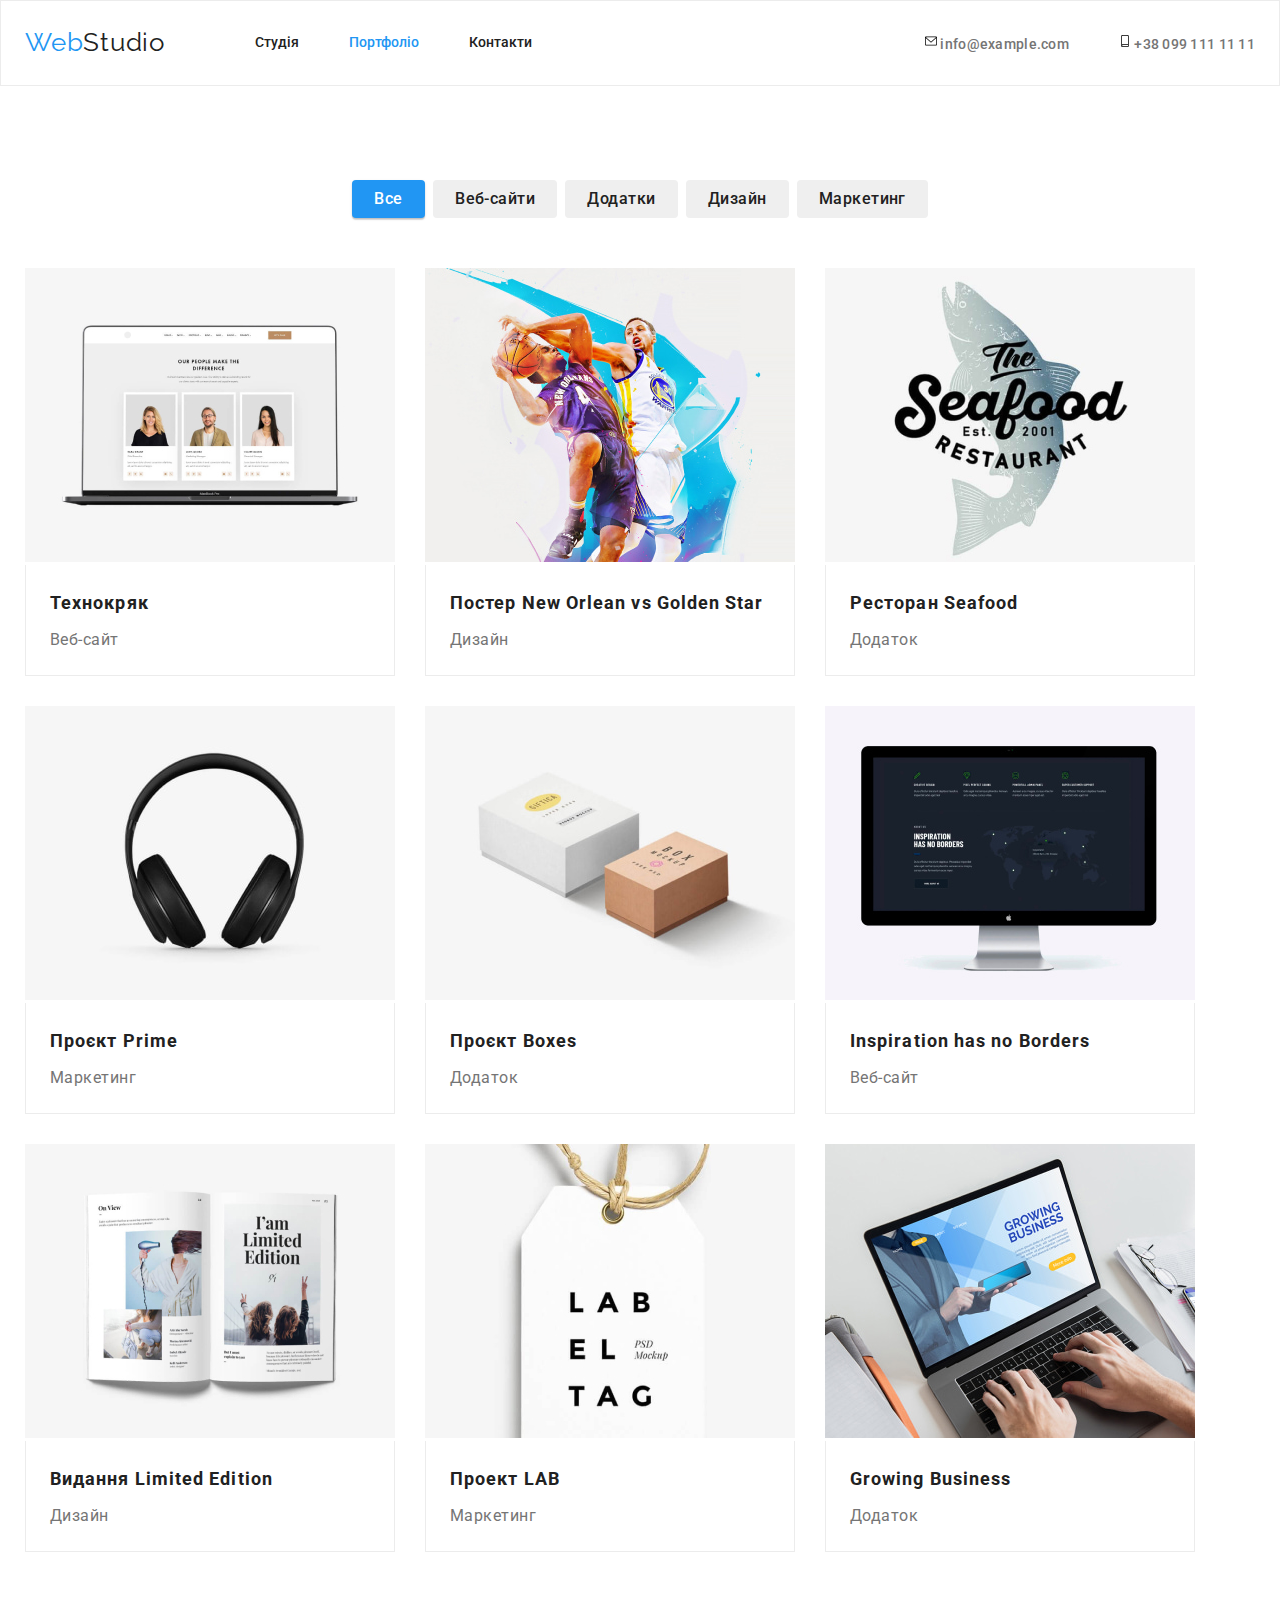
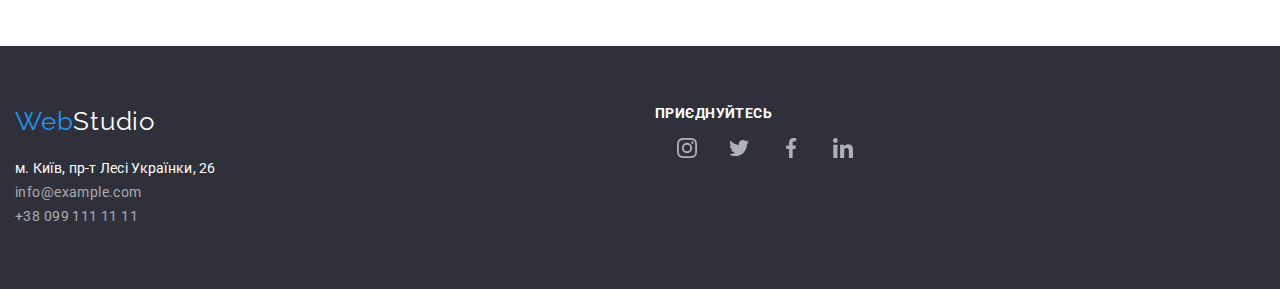
==== portfolio.html @ 5c22349d "home-work" ====
<!DOCTYPE html>
<html lang="uk">
  <head>
    <meta charset="UTF-8" />
    <meta http-equiv="X-UA-Compatible" content="IE=edge" />
    <meta name="viewport" content="width=device-width, initial-scale=1.0" />
    <title>Document</title>
    <link rel="preconnect" href="https://fonts.googleapis.com" />
    <link rel="preconnect" href="https://fonts.gstatic.com" crossorigin />
    <link
      href="https://fonts.googleapis.com/css2?family=Raleway:ital,wght@1,700&family=Roboto:wght@400;500;700;900&display=swap"
      rel="stylesheet"
    />
    <link rel="stylesheet" href="./css/styles.css" />
    <link
      rel="stylesheet"
      href="node_modules/modern-normalize/modern-normalize.css"
    />
  </head>
  <body class="page">
    <header class="header">
      <div class="container head">
        <a class="logo" href="./index.html"
          ><span class="logo-web">Web</span>Studio</a
        >
        <nav>
          <ul class="site-nav">
            <li class="link">
              <a class="links" href="./index.html">Студія</a>
            </li>
            <li class="link">
              <a class="links current" href="./portfolio.html">Портфоліо</a>
            </li>
            <li class="link"><a class="links" href="">Контакти</a></li>
          </ul>
        </nav>

        <ul class="header-contacts">
          <li class="item contacts">
            <svg class="icon" width="12" height="16">
              <use href="./images/symbol-defs.svg#icon-envelope"></use>
            </svg>
            <a class="contacts" href="mailto:info@example.com"
              >info@example.com</a
            >
          </li>
          <li class="item contacts">
            <svg class="icon" width="12" height="16">
              <use href="./images/symbol-defs.svg#icon-smartphone"></use>
            </svg>
            <a class="contacts" href="tel:+380991111111">+38 099 111 11 11</a>
          </li>
        </ul>
      </div>
    </header>

    <main>
      <section class="section">
        <div class="container">
          <h1 hidden>Портфоліо</h1>
          <ul class="buttons">
            <li class="buttons-link">
              <button class="button-portfolio current" type="button">
                Все
              </button>
            </li>
            <li class="buttons-link">
              <button class="button-portfolio" type="button">Веб-сайти</button>
            </li>
            <li class="buttons-link">
              <button class="button-portfolio" type="button">Додатки</button>
            </li>
            <li class="buttons-link">
              <button class="button-portfolio" type="button">Дизайн</button>
            </li>
            <li class="buttons-link">
              <button class="button-portfolio" type="button">Маркетинг</button>
            </li>
          </ul>

          <ul class="flex">
            <li class="item">
              <a class="list-of-works" href=""
                ><img
                  src="./images/imgp1.jpg"
                  alt="технокряк"
                  width="370"
                  height="294"
                />
                <div class="work-names">
                  <h2 class="name">Технокряк</h2>
                  <p class="type">Веб-сайт</p>
                </div>
              </a>
            </li>
            <li class="item">
              <a class="list-of-works" href=""
                ><img
                  src="./images/imgp2.jpg"
                  alt="Постер New Orlean vs Golden Star"
                  width="370"
                  height="294"
                />
                <div class="work-names">
                  <h2 class="name">Постер New Orlean vs Golden Star</h2>
                  <p class="type">Дизайн</p>
                </div>
              </a>
            </li>
            <li class="item">
              <a class="list-of-works" href=""
                ><img
                  src="./images/imgp3.jpg"
                  alt="Ресторан Seafood"
                  width="370"
                  height="294"
                />
                <div class="work-names">
                  <h2 class="name">Ресторан Seafood</h2>
                  <p class="type">Додаток</p>
                </div>
              </a>
            </li>
            <li class="item">
              <a class="list-of-works" href=""
                ><img
                  src="./images/imgp4.jpg"
                  alt="Проєкт Prime"
                  width="370"
                  height="294"
                />
                <div class="work-names">
                  <h2 class="name">Проєкт Prime</h2>
                  <p class="type">Маркетинг</p>
                </div>
              </a>
            </li>
            <li class="item">
              <a class="list-of-works" href=""
                ><img
                  src="./images/imgp5.jpg"
                  alt="Проєкт Boxesг"
                  width="370"
                  height="294"
                />
                <div class="work-names">
                  <h2 class="name">Проєкт Boxes</h2>
                  <p class="type">Додаток</p>
                </div>
              </a>
            </li>
            <li class="item">
              <a class="list-of-works" href=""
                ><img
                  src="./images/imgp6.jpg"
                  alt="Inspiration has no Borders"
                  width="370"
                  height="294"
                />
                <div class="work-names">
                  <h2 class="name" lang="en">Inspiration has no Borders</h2>
                  <p class="type">Веб-сайт</p>
                </div>
              </a>
            </li>
            <li class="item margin">
              <a class="list-of-works" href=""
                ><img
                  src="./images/imgp7.jpg"
                  alt="Видання Limited Edition"
                  width="370"
                  height="294"
                />
                <div class="work-names">
                  <h2 class="name">Видання Limited Edition</h2>
                  <p class="type">Дизайн</p>
                </div>
              </a>
            </li>
            <li class="item margin">
              <a class="list-of-works" href="">
                <img
                  src="./images/imgp8.jpg"
                  alt="Проект LAB"
                  width="370"
                  height="294"
                />
                <div class="work-names">
                  <h2 class="name">Проект LAB</h2>
                  <p class="type">Маркетинг</p>
                </div>
              </a>
            </li>
            <li class="item margin">
              <a class="list-of-works" href=""
                ><img
                  src="./images/imgp9.jpg"
                  alt="Growing Business"
                  width="370"
                  height="294"
                />
                <div class="work-names">
                  <h2 class="name" lang="en">Growing Business</h2>
                  <p class="type">Додаток</p>
                </div>
              </a>
            </li>
          </ul>
        </div>
      </section>
    </main>

    <footer class="footers">
      <div class="container">
        <a class="logo-down" href="./index.html"
          ><span class="logo-web-down">Web</span
          ><span class="logo-footer">Studio</span>
        </a>
        <address class="adress-footer">
          <ul>
            <li>
              <a
                class="contacts footer"
                href="https://www.google.com/maps/place/%D0%B1%D1%83%D0%BB.+%D0%9B%D0%B5%D1%81%D0%B8+%D0%A3%D0%BA%D1%80%D0%B0%D0%B8%D0%BD%D0%BA%D0%B8,+26,+%D0%9A%D0%B8%D0%B5%D0%B2,+%D0%A3%D0%BA%D1%80%D0%B0%D0%B8%D0%BD%D0%B0,+02000/@50.4265807,30.5361918,17z/data=!4m13!1m7!3m6!1s0x40d4cf0e033ecbe9:0x57a4dffefec77da0!2z0LHRg9C7LiDQm9C10YHQuCDQo9C60YDQsNC40L3QutC4LCAyNiwg0JrQuNC10LIsINCj0LrRgNCw0LjQvdCwLCAwMjAwMA!3b1!8m2!3d50.4265807!4d30.5383858!3m4!1s0x40d4cf0e033ecbe9:0x57a4dffefec77da0!8m2!3d50.4265807!4d30.5383858?hl=RU "
                >м. Київ, пр-т Лесі Українки, 26</a
              >
            </li>
            <li>
              <a class="contacts footer grey" href="mailto:info@example.com"
                >info@example.com</a
              >
            </li>
            <li>
              <a class="contacts footer grey number" href="tel:+380991111111"
                >+38 099 111 11 11</a
              >
            </li>
          </ul>
        </address>
      </div>
      <div class="container" >
        <h3 class="join" >ПРИЄДНУЙТЕСЬ</h3>
        <ul class="webs">
                  <li class="soc"> <svg class="social" width="20" height="20">
                    <use href="./images/symbol-defs.svg#icon-instagram"></use>
                  </svg></li>
                  <li class="soc"> <svg class="social" width="20" height="20">
                    <use href="./images/symbol-defs.svg#icon-twitter"></use>
                  </svg></li>
                  <li class="soc"><svg class="social" width="20" height="20">
                    <use href="./images/symbol-defs.svg#icon-facebook"></use>
                  </svg></li>
                  <li class="soc"><svg class="social" width="20" height="20">
                    <use href="./images/symbol-defs.svg#icon-linkedin"></use>
                  </svg></li>
          </ul>

      </div>
    </footer>
    </footer>
  </body>
</html>
---- css/styles.css ----
:root {
  --primary-text-color: #212121;
  --accents: #2196f3;
  --hero-and-footer-color: #ffffff;
  --contacts-color: #757575;
}

.page {
  color: var(--primary-text-color);
  font-family: Roboto, sans-serif;
  font-size: 14px;
  text-decoration: none;
  text-decoration-line: none;
  margin: 0;
}

.container {
  margin-left: auto;
  margin-right: auto;
  width: 1230px;
  padding-left: 15px;
  padding-right: 15px;
}

a {
  text-decoration: none;
  text-decoration-line: none;
}

ul {
  list-style: none;
  margin: 0;
  padding: 0;
}

.header {
  border: 1px solid #ececec;
}

.head {
  display: flex;
  align-items: center;
}
.logo,
.logo-down {
  color: var(--primary-text-color);
  font-family: "Raleway", sans-serif;
  font-size: 26px;
  line-height: 1.2;
  letter-spacing: 0.03em;
  margin-right: 90px;
  font-style: normal;
}

.logo-web,
.logo-web-down {
  color: var(--accents);
  font-style: normal;
}

.site-nav {
  display: flex;
}

.site-nav .links {
  color: var(--primary-text-color);
  font-weight: 500;
  font-size: 14px;
  line-height: 1.14;
  padding-top: 32px;
  padding-bottom: 32px;
  display: block;
}

.link {
  margin-right: 50px;
}

.link:last-child {
  margin-right: 50px;
}

.site-nav .links:hover,
.site-nav .links:focus,
.site-nav .links:active,
.site-nav .links.current {
  color: var(--accents);
}

.header-contacts {
  display: flex;
  margin-left: auto;
}

.header-contacts .item + .item {
  margin-left: 50px;
}

.contacts {
  padding: 32px 0px;
}

.icon:focus,
.icon:hover {
  fill: var(--accents);
}

.antenna {
  background-color: #f5f4fa;
  margin-bottom: 30px;
  padding: 0;
}
.icon-description {
  display: block;
  background-position: center;
  padding: 25px 105px;
}

h1,
h2,
h3,
h4,
h5,
p {
  margin: 0;
  padding: 0;
}

.section {
  padding: 94px 0px;
}

.section.padding {
  padding-bottom: 0px;
}

.section-title {
  color: var(--primary-text-color);
}

.section.team {
  padding-top: 94px;
  background: #f5f4fa;
}

.hero {
  color: var(--hero-and-footer-color);
  font-weight: 900;
  font-size: 44px;
  line-height: 1.4;
  text-align: center;
  margin-top: 0px;
  margin-bottom: 30px;
  font-style: normal;
}

.hero-section {
  background-color: #2f303a;
  text-align: center;
  padding: 200px 0px;
  background-image: linear-gradient(
      to right,
      rgba(47, 48, 58, 0.4),
      rgba(47, 48, 58, 0.4)
    ),
    url("../images/background.jpg");
  max-width: 1600px;
  background-repeat: no-repeat;
  background-size: cover;
  background-position: center;
}

.button {
  color: var(--hero-and-footer-color);
  background-color: var(--accents);
  cursor: pointer;
  font-family: inherit;
  font-weight: 700;
  font-size: 16px;
  line-height: 1.88;
  align-items: center;
  text-align: center;
  letter-spacing: 0.06em;
  border-radius: 4px;
  padding: 10px 32px;
  text-align: center;
}

.button:hover {
  background-color: #188ceb;
}

.container.offers {
  display: flex;
}

.off,
.work,
.team,
.clients {
  display: flex;
}

.work .item + .item {
  margin-left: 30px;
}

.team .items + .items {
  margin-left: 30px;
}

.off .item + .item {
  margin-left: 30px;
}

.clients .item + .item {
  margin-left: 30px;
}

.offers {
  font-weight: 700;
  font-size: 14px;
  line-height: 1.14;
  padding-bottom: 10px;
}
.offers-view {
  font-weight: 400;
  font-size: 14px;
  line-height: 1.7;
  color: var(--contacts-color);
}

.section-title {
  font-weight: 700;
  font-size: 36px;
  line-height: 1.2;
  text-align: center;
  letter-spacing: 0.03em;
  margin-bottom: 50px;
}

.team-member {
  font-weight: 500;
  font-size: 16px;
  line-height: 1.2;
  padding-bottom: 10px;
}

.profession {
  font-weight: 400;
  font-size: 16px;
  line-height: 1.2;
  color: var(--contacts-color);
}

.team-title {
  padding: 30px;
  text-align: center;
}

.items {
  background: #ffffff;
  border-radius: 4px;
  box-shadow: 0px 2px 1px rgba(0, 0, 0, 0.2), 0px 1px 1px rgba(0, 0, 0, 0.14),
    0px 1px 3px rgba(0, 0, 0, 0.12);
}

.webs {
  display: flex;
}
.webs .soc + .soc {
  margin-left: 10px;
}

.soc {
  fill: #afb1b8;
  padding-left: 22px;
  padding-top: 16px;
}

.soc:last-child {
  padding-right: 0;
}

.social:hover,
.social:focus {
  border-radius: 100%;
  background-color: var(--accents);
  border: none;
  fill: #ffffff;
  background-size: contain;
}

.clients-icon {
  border: 1px solid #afb1b8;
}

.clients-icon:focus,
.clients-icon:hover {
  border: 1px solid var(--accents);
}

.buttons {
  display: flex;
  align-items: center;
  justify-content: center;
  margin-bottom: 50px;
}

.button-portfolio {
  color: var(--primary-text-color);
  background-color: F5F4FA;
  cursor: pointer;
  font-family: inherit;
  font-weight: 500;
  font-size: 16px;
  line-height: 1.62;
  text-align: center;
  letter-spacing: 0.03em;
  border-radius: 4px;
  padding: 6px 22px;
  display: inline-block;
  min-width: 73px;
  text-align: center;
  border: none;
}

.buttons-link {
  margin-right: 8px;
}

.buttons-link:last-child {
  margin-right: 0px;
}

.button-portfolio:hover,
.button-portfolio:focus,
.button-portfolio.current {
  color: var(--hero-and-footer-color);
  background-color: var(--accents);
  box-shadow: 0px 2px 1px rgba(0, 0, 0, 0.12), 0px 1px 1px rgba(0, 0, 0, 0.08),
    0px 1px 3px rgba(0, 0, 0, 0.1);
}

.flex {
  display: flex;
  flex-wrap: wrap;
  align-items: center;
}

.flex .item {
  margin-right: 30px;
  margin-bottom: 30px;
}

.flex .item:nth-child(3n) {
  margin-right: 0px;
}

.item.margin {
  margin-bottom: 0px;
}

.name {
  font-weight: 700;
  font-size: 18px;
  line-height: 2;
  letter-spacing: 0.06em;
  color: var(--primary-text-color);
  text-decoration: none;
  text-decoration-line: none;
  padding-bottom: 4px;
}

.work-names {
  padding: 20px 24px;
  border: 1px solid #ececec;
  border-top: none;
  display: block;
}

.type {
  font-weight: 400;
  font-size: 16px;
  line-height: 1.88;
  letter-spacing: 0.03em;
  color: var(--contacts-color);
  padding: 0;
  margin: 0;
}

.footers {
  background: #2f303a;
  padding: 60px 0;
  display: flex;
}

.logo-footer {
  color: var(--hero-and-footer-color);
}

.logo-down {
  margin-bottom: 20px;
}

.contacts {
  color: var(--primary-text-color);
  font-weight: 500;
  font-size: 14px;
  line-height: 1.14;
  letter-spacing: 0.02em;
  color: var(--contacts-color);
}

.contacts:hover,
.contacts:focus {
  color: var(--accents);
}

.contacts.footer {
  color: var(--hero-and-footer-color);
  font-style: normal;
  font-weight: 400;
  font-size: 14px;
  line-height: 1.7;
  padding: 0px;
  margin-bottom: 9px;
}

.contacts.footer:hover,
.contacts.footer:focus {
  color: var(--accents);
}

.contacts.footer.grey {
  font-weight: 400;
  font-size: 14px;
  line-height: 1.7;
  letter-spacing: 0.03em;
  color: rgba(255, 255, 255, 0.6);
}

.adress-footer {
  font-style: normal;
  margin-top: 20px;
}

.contacts.footer.grey:hover,
.contacts.footer.grey:focus {
  color: var(--accents);
}

.join {
  font-family: Roboto;
  font-style: normal;
  font-size: 14px;
  line-height: 1.14;
  letter-spacing: 0.03em;
  color: #ffffff;
}
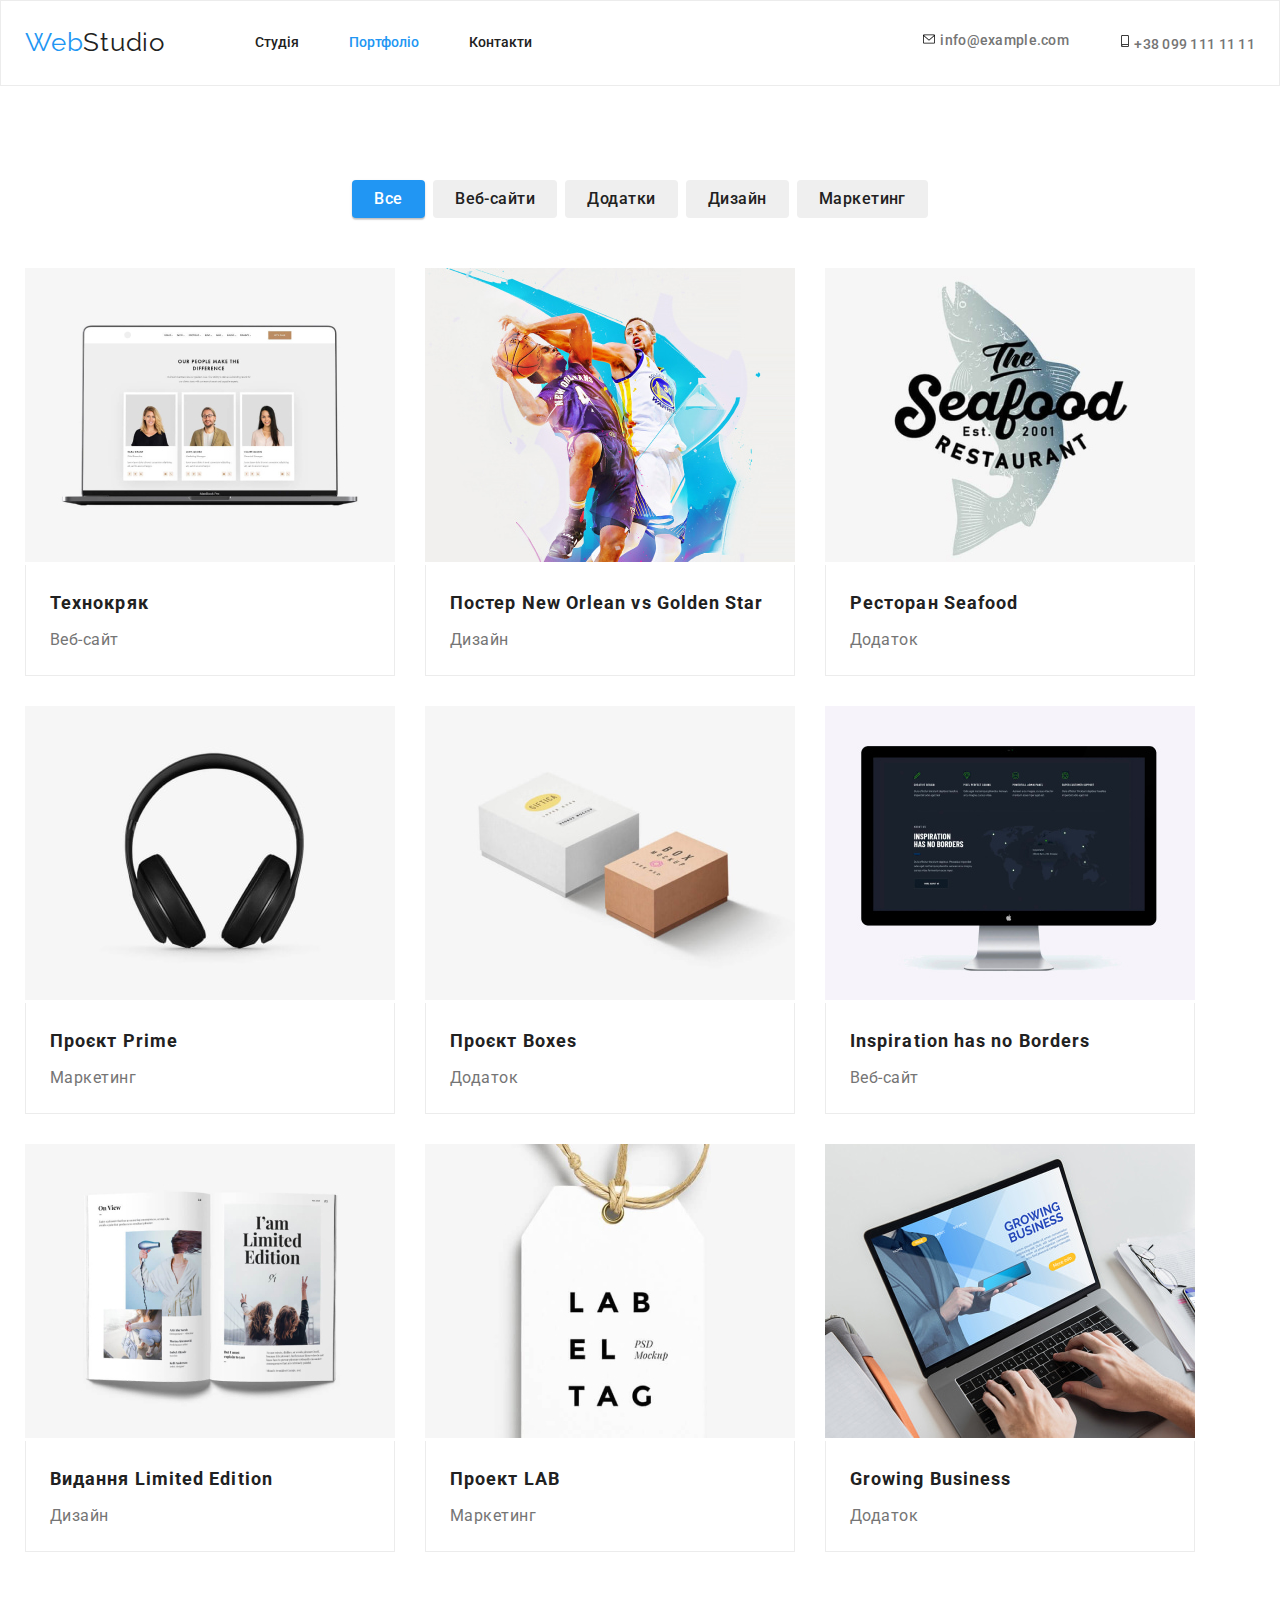
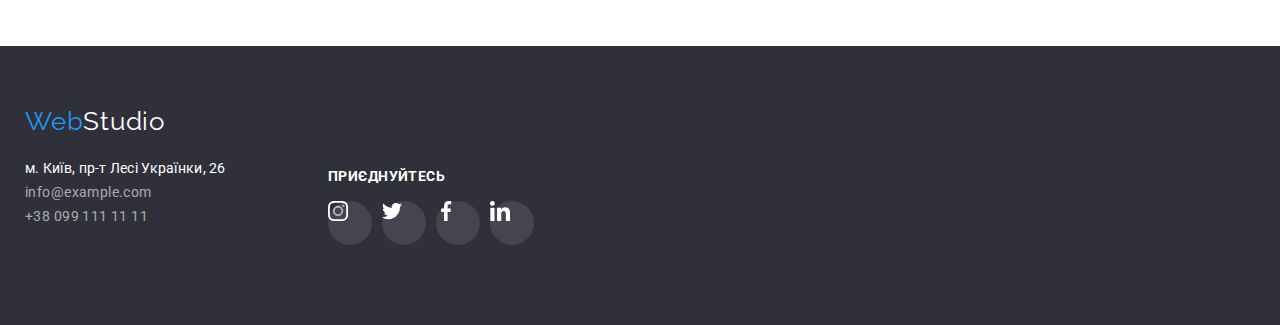
==== commit a24c8099: "update" ====
--- a/portfolio.html
+++ b/portfolio.html
@@ -37,18 +37,20 @@
 
         <ul class="header-contacts">
           <li class="item contacts">
-            <svg class="icon" width="12" height="16">
-              <use href="./images/symbol-defs.svg#icon-envelope"></use>
-            </svg>
-            <a class="contacts" href="mailto:info@example.com"
-              >info@example.com</a
+            <a class="contacts" href="mailto:info@example.com">
+              <svg class="icon envelop" width="16" height="12">
+                <use href="./images/symbol-defs.svg#icon-envelope"></use>
+              </svg>
+              info@example.com</a
             >
           </li>
           <li class="item contacts">
-            <svg class="icon" width="12" height="16">
-              <use href="./images/symbol-defs.svg#icon-smartphone"></use>
-            </svg>
-            <a class="contacts" href="tel:+380991111111">+38 099 111 11 11</a>
+            <a class="contacts" href="tel:+380991111111">
+              <svg class="icon envelop" width="12" height="16">
+                <use href="./images/symbol-defs.svg#icon-smartphone"></use>
+              </svg>
+              +38 099 111 11 11</a
+            >
           </li>
         </ul>
       </div>
@@ -212,51 +214,67 @@
 
     <footer class="footers">
       <div class="container">
-        <a class="logo-down" href="./index.html"
-          ><span class="logo-web-down">Web</span
-          ><span class="logo-footer">Studio</span>
-        </a>
-        <address class="adress-footer">
-          <ul>
-            <li>
-              <a
-                class="contacts footer"
-                href="https://www.google.com/maps/place/%D0%B1%D1%83%D0%BB.+%D0%9B%D0%B5%D1%81%D0%B8+%D0%A3%D0%BA%D1%80%D0%B0%D0%B8%D0%BD%D0%BA%D0%B8,+26,+%D0%9A%D0%B8%D0%B5%D0%B2,+%D0%A3%D0%BA%D1%80%D0%B0%D0%B8%D0%BD%D0%B0,+02000/@50.4265807,30.5361918,17z/data=!4m13!1m7!3m6!1s0x40d4cf0e033ecbe9:0x57a4dffefec77da0!2z0LHRg9C7LiDQm9C10YHQuCDQo9C60YDQsNC40L3QutC4LCAyNiwg0JrQuNC10LIsINCj0LrRgNCw0LjQvdCwLCAwMjAwMA!3b1!8m2!3d50.4265807!4d30.5383858!3m4!1s0x40d4cf0e033ecbe9:0x57a4dffefec77da0!8m2!3d50.4265807!4d30.5383858?hl=RU "
-                >м. Київ, пр-т Лесі Українки, 26</a
-              >
-            </li>
-            <li>
-              <a class="contacts footer grey" href="mailto:info@example.com"
-                >info@example.com</a
-              >
-            </li>
-            <li>
-              <a class="contacts footer grey number" href="tel:+380991111111"
-                >+38 099 111 11 11</a
-              >
-            </li>
-          </ul>
-        </address>
+        <div class="blocks">
+          <a class="logo-down" href="./index.html"
+            ><span class="logo-web-down">Web</span
+            ><span class="logo-footer">Studio</span>
+          </a>
+          <address class="adress-footer">
+            <ul>
+              <li>
+                <a
+                  class="contacts footer"
+                  href="https://www.google.com/maps/place/%D0%B1%D1%83%D0%BB.+%D0%9B%D0%B5%D1%81%D0%B8+%D0%A3%D0%BA%D1%80%D0%B0%D0%B8%D0%BD%D0%BA%D0%B8,+26,+%D0%9A%D0%B8%D0%B5%D0%B2,+%D0%A3%D0%BA%D1%80%D0%B0%D0%B8%D0%BD%D0%B0,+02000/@50.4265807,30.5361918,17z/data=!4m13!1m7!3m6!1s0x40d4cf0e033ecbe9:0x57a4dffefec77da0!2z0LHRg9C7LiDQm9C10YHQuCDQo9C60YDQsNC40L3QutC4LCAyNiwg0JrQuNC10LIsINCj0LrRgNCw0LjQvdCwLCAwMjAwMA!3b1!8m2!3d50.4265807!4d30.5383858!3m4!1s0x40d4cf0e033ecbe9:0x57a4dffefec77da0!8m2!3d50.4265807!4d30.5383858?hl=RU "
+                  >м. Київ, пр-т Лесі Українки, 26</a
+                >
+              </li>
+              <li>
+                <a class="contacts footer grey" href="mailto:info@example.com"
+                  >info@example.com</a
+                >
+              </li>
+              <li>
+                <a class="contacts footer grey number" href="tel:+380991111111"
+                  >+38 099 111 11 11</a
+                >
+              </li>
+            </ul>
+          </address>
+        </div>
+        <div class="blocks joins">
+          <h3 class="join">ПРИЄДНУЙТЕСЬ</h3>
+          <ul class="webs">
+            <li class="soc">
+              <h4 class="social-webs">
+                <svg class="social" width="20" height="20">
+                  <use href="./images/symbol-defs.svg#icon-instagram"></use>
+                </svg>
+              </h4>
+            </li>
+            <li class="soc">
+              <h4 class="social-webs">
+                <svg class="social" width="20" height="20">
+                  <use href="./images/symbol-defs.svg#icon-twitter"></use>
+                </svg>
+              </h4>
+            </li>
+            <li class="soc">
+              <h4 class="social-webs">
+                <svg class="social" width="20" height="20">
+                  <use href="./images/symbol-defs.svg#icon-facebook"></use>
+                </svg>
+              </h4>
+            </li>
+            <li class="soc">
+              <h4 class="social-webs">
+                <svg class="social" width="20" height="20">
+                  <use href="./images/symbol-defs.svg#icon-linkedin"></use>
+                </svg>
+              </h4>
+            </li>
+          </ul>
+        </div>
       </div>
-      <div class="container" >
-        <h3 class="join" >ПРИЄДНУЙТЕСЬ</h3>
-        <ul class="webs">
-                  <li class="soc"> <svg class="social" width="20" height="20">
-                    <use href="./images/symbol-defs.svg#icon-instagram"></use>
-                  </svg></li>
-                  <li class="soc"> <svg class="social" width="20" height="20">
-                    <use href="./images/symbol-defs.svg#icon-twitter"></use>
-                  </svg></li>
-                  <li class="soc"><svg class="social" width="20" height="20">
-                    <use href="./images/symbol-defs.svg#icon-facebook"></use>
-                  </svg></li>
-                  <li class="soc"><svg class="social" width="20" height="20">
-                    <use href="./images/symbol-defs.svg#icon-linkedin"></use>
-                  </svg></li>
-          </ul>
-
-      </div>
-    </footer>
     </footer>
   </body>
 </html>
--- a/css/styles.css
+++ b/css/styles.css
@@ -100,20 +100,24 @@
   padding: 32px 0px;
 }
 
-.icon:focus,
-.icon:hover {
+.contacts:focus,
+.contacts:hover {
   fill: var(--accents);
+}
+
+.envelop {
+  align-items: center;
 }
 
 .antenna {
   background-color: #f5f4fa;
   margin-bottom: 30px;
   padding: 0;
+  width: 270px;
+  height: 120px;
 }
 .icon-description {
   display: block;
-  background-position: center;
-  padding: 25px 105px;
 }
 
 h1,
@@ -265,39 +269,45 @@
     0px 1px 3px rgba(0, 0, 0, 0.12);
 }
 
-.webs {
-  display: flex;
-}
-.webs .soc + .soc {
+.web {
+  display: flex;
+}
+.web .socc + .socc {
   margin-left: 10px;
-}
-
-.soc {
+  background-position: center;
+}
+
+.social-web {
+  width: 44px;
+  height: 44px;
+  background-color: rgba(255, 255, 255, 0.1);
+  border-radius: 50%;
+}
+
+.socc {
   fill: #afb1b8;
-  padding-left: 22px;
   padding-top: 16px;
-}
-
-.soc:last-child {
-  padding-right: 0;
-}
-
-.social:hover,
-.social:focus {
-  border-radius: 100%;
+  display: block;
+  align-items: center;
+}
+
+.social-web:hover,
+.social-web:focus {
+  border-radius: 50%;
   background-color: var(--accents);
   border: none;
   fill: #ffffff;
-  background-size: contain;
 }
 
 .clients-icon {
   border: 1px solid #afb1b8;
+  fill: #afb1b8;
 }
 
 .clients-icon:focus,
 .clients-icon:hover {
   border: 1px solid var(--accents);
+  fill: var(--accents);
 }
 
 .buttons {
@@ -377,6 +387,12 @@
   border: 1px solid #ececec;
   border-top: none;
   display: block;
+}
+
+.work-names:hover,
+.work-names:focus {
+  box-shadow: 1px 4px 6px rgba(0, 0, 0, 0.16), 0px 4px 4px rgba(0, 0, 0, 0.06),
+    1px 0px 1px rgba(0, 0, 0, 0.12);
 }
 
 .type {
@@ -393,6 +409,11 @@
   background: #2f303a;
   padding: 60px 0;
   display: flex;
+  align-items: center;
+}
+
+.blocks {
+  display: inline-block;
 }
 
 .logo-footer {
@@ -450,6 +471,11 @@
   color: var(--accents);
 }
 
+.joins {
+  margin-left: 70px;
+  padding-bottom: 20px;
+}
+
 .join {
   font-family: Roboto;
   font-style: normal;
@@ -458,3 +484,33 @@
   letter-spacing: 0.03em;
   color: #ffffff;
 }
+
+.webs {
+  display: flex;
+}
+.webs .soc + .soc {
+  margin-left: 10px;
+  background-position: center;
+}
+
+.social-webs {
+  width: 44px;
+  height: 44px;
+  background-color: rgba(255, 255, 255, 0.1);
+  border-radius: 50%;
+}
+
+.soc {
+  fill: #ffffff;
+  padding-top: 16px;
+  display: block;
+  align-items: center;
+}
+
+.social-webs:hover,
+.social-webs:focus {
+  border-radius: 50%;
+  background-color: var(--accents);
+  border: none;
+  fill: #ffffff;
+}
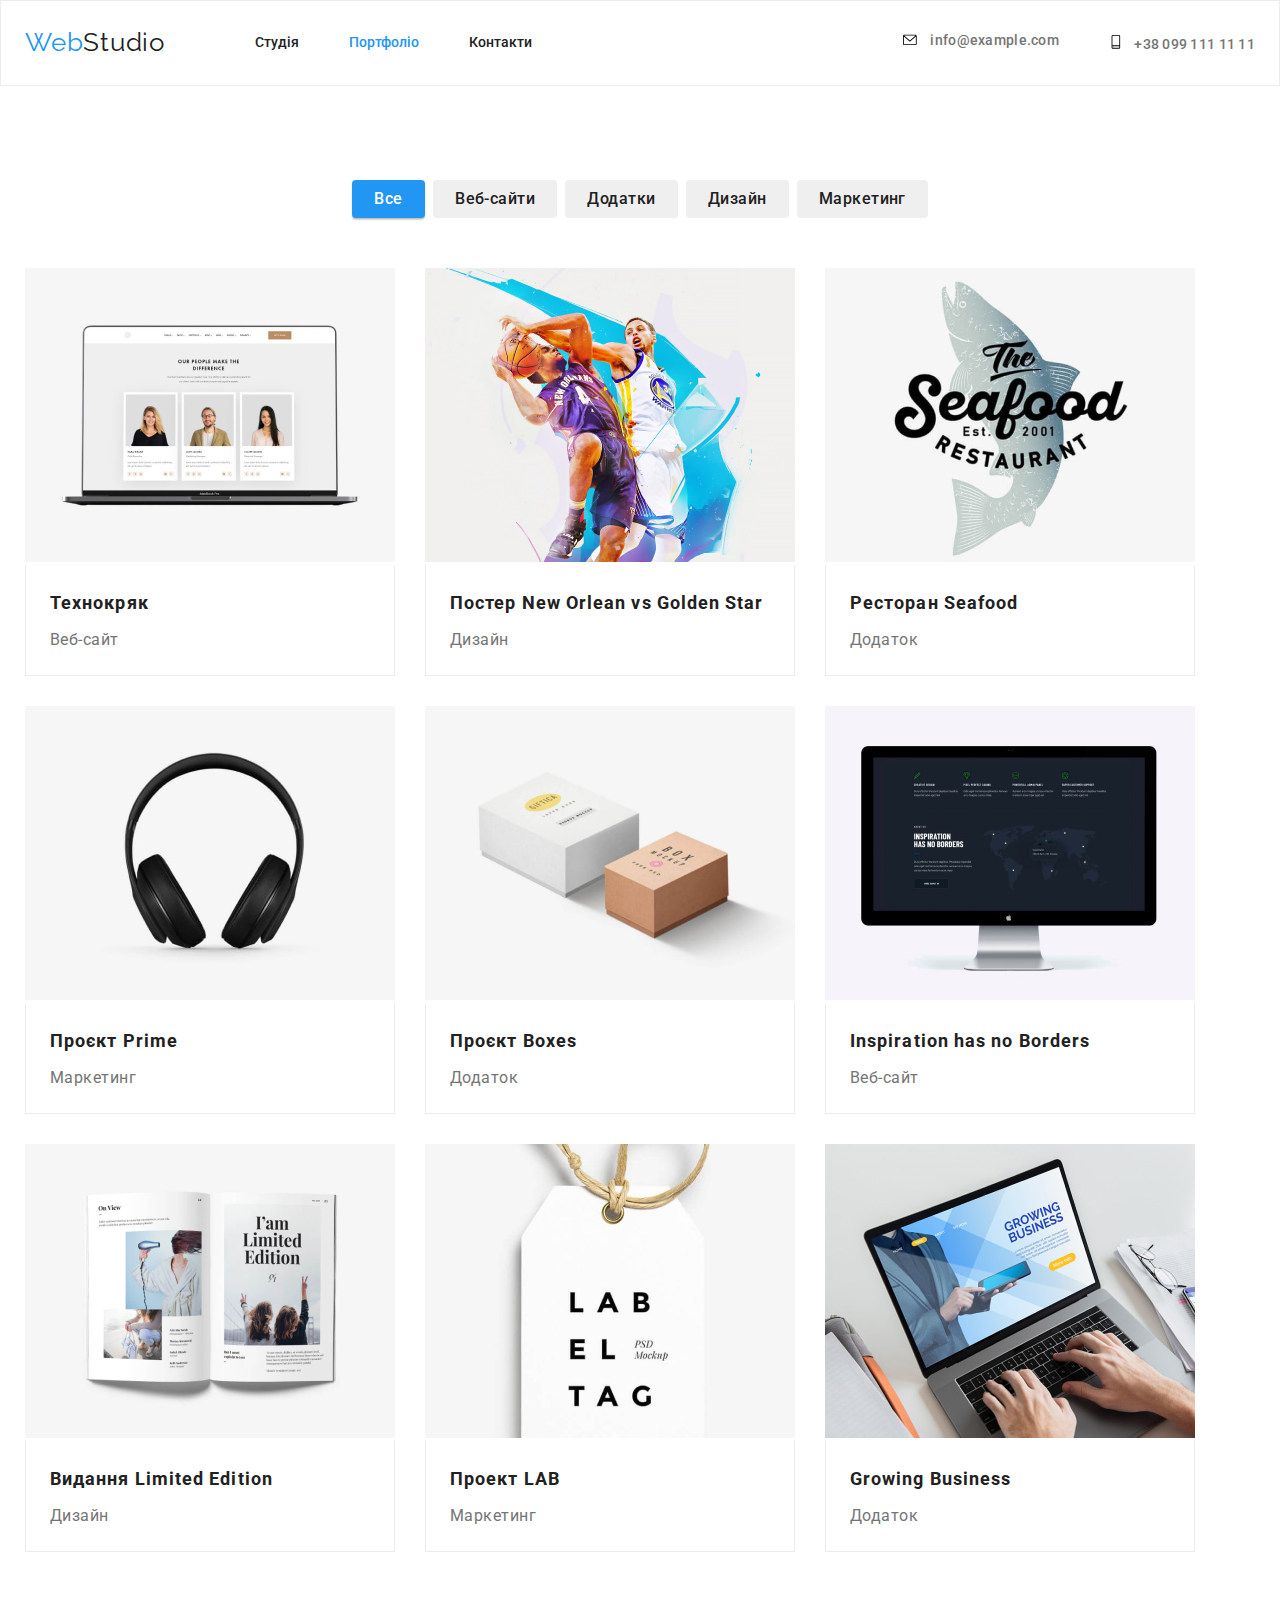
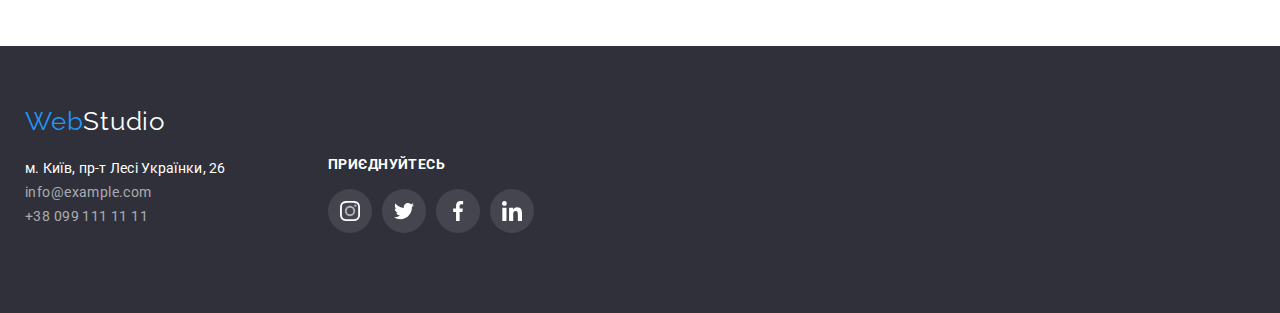
==== commit c0e15339: "updated2" ====
--- a/portfolio.html
+++ b/portfolio.html
@@ -81,7 +81,7 @@
           </ul>
 
           <ul class="flex">
-            <li class="item">
+            <li class="item portfolioi-shadow">
               <a class="list-of-works" href=""
                 ><img
                   src="./images/imgp1.jpg"
@@ -95,7 +95,7 @@
                 </div>
               </a>
             </li>
-            <li class="item">
+            <li class="item portfolioi-shadow">
               <a class="list-of-works" href=""
                 ><img
                   src="./images/imgp2.jpg"
@@ -109,7 +109,7 @@
                 </div>
               </a>
             </li>
-            <li class="item">
+            <li class="item portfolioi-shadow">
               <a class="list-of-works" href=""
                 ><img
                   src="./images/imgp3.jpg"
@@ -123,7 +123,7 @@
                 </div>
               </a>
             </li>
-            <li class="item">
+            <li class="item portfolioi-shadow">
               <a class="list-of-works" href=""
                 ><img
                   src="./images/imgp4.jpg"
@@ -137,7 +137,7 @@
                 </div>
               </a>
             </li>
-            <li class="item">
+            <li class="item portfolioi-shadow">
               <a class="list-of-works" href=""
                 ><img
                   src="./images/imgp5.jpg"
@@ -151,7 +151,7 @@
                 </div>
               </a>
             </li>
-            <li class="item">
+            <li class="item portfolioi-shadow">
               <a class="list-of-works" href=""
                 ><img
                   src="./images/imgp6.jpg"
@@ -165,7 +165,7 @@
                 </div>
               </a>
             </li>
-            <li class="item margin">
+            <li class="item portfolioi-shadow margin">
               <a class="list-of-works" href=""
                 ><img
                   src="./images/imgp7.jpg"
@@ -179,7 +179,7 @@
                 </div>
               </a>
             </li>
-            <li class="item margin">
+            <li class="item portfolioi-shadow margin">
               <a class="list-of-works" href="">
                 <img
                   src="./images/imgp8.jpg"
@@ -193,7 +193,7 @@
                 </div>
               </a>
             </li>
-            <li class="item margin">
+            <li class="item portfolioi-shadow margin">
               <a class="list-of-works" href=""
                 ><img
                   src="./images/imgp9.jpg"
@@ -245,32 +245,32 @@
           <h3 class="join">ПРИЄДНУЙТЕСЬ</h3>
           <ul class="webs">
             <li class="soc">
-              <h4 class="social-webs">
+              <a class="social-webs" href="">
                 <svg class="social" width="20" height="20">
                   <use href="./images/symbol-defs.svg#icon-instagram"></use>
                 </svg>
-              </h4>
-            </li>
-            <li class="soc">
-              <h4 class="social-webs">
+              </a>
+            </li>
+            <li class="soc">
+              <a class="social-webs" href="">
                 <svg class="social" width="20" height="20">
                   <use href="./images/symbol-defs.svg#icon-twitter"></use>
                 </svg>
-              </h4>
-            </li>
-            <li class="soc">
-              <h4 class="social-webs">
+              </a>
+            </li>
+            <li class="soc">
+              <a class="social-webs" href="">
                 <svg class="social" width="20" height="20">
                   <use href="./images/symbol-defs.svg#icon-facebook"></use>
                 </svg>
-              </h4>
-            </li>
-            <li class="soc">
-              <h4 class="social-webs">
+              </a>
+            </li>
+            <li class="soc">
+              <a class="social-webs" href="">
                 <svg class="social" width="20" height="20">
                   <use href="./images/symbol-defs.svg#icon-linkedin"></use>
                 </svg>
-              </h4>
+              </a>
             </li>
           </ul>
         </div>
--- a/css/styles.css
+++ b/css/styles.css
@@ -107,14 +107,20 @@
 
 .envelop {
   align-items: center;
+  justify-content: center;
+  padding-right: 10px;
 }
 
 .antenna {
+  margin: 0;
   background-color: #f5f4fa;
   margin-bottom: 30px;
   padding: 0;
-  width: 270px;
   height: 120px;
+
+  display: flex;
+  justify-content: center;
+  align-items: center;
 }
 .icon-description {
   display: block;
@@ -255,6 +261,7 @@
   font-size: 16px;
   line-height: 1.2;
   color: var(--contacts-color);
+  padding-bottom: 20px;
 }
 
 .team-title {
@@ -278,17 +285,27 @@
 }
 
 .social-web {
+  display: flex;
+  justify-content: center;
+  align-items: center;
   width: 44px;
   height: 44px;
-  background-color: rgba(255, 255, 255, 0.1);
   border-radius: 50%;
 }
 
 .socc {
+  fill: #ffffff;
+  display: block;
+  align-items: center;
+}
+
+.sociall {
   fill: #afb1b8;
-  padding-top: 16px;
-  display: block;
-  align-items: center;
+}
+
+.sociall:focus,
+.sociall:hover {
+  fill: #ffffff;
 }
 
 .social-web:hover,
@@ -299,14 +316,26 @@
   fill: #ffffff;
 }
 
+.client-box {
+  width: 170px;
+  height: 92px;
+  border: 1px solid #afb1b8;
+}
+
+.client-box:focus,
+.client-box:hover {
+  border: 1px solid var(--accents);
+}
+
 .clients-icon {
-  border: 1px solid #afb1b8;
   fill: #afb1b8;
+  display: flex;
+  align-items: center;
+  justify-content: center;
 }
 
 .clients-icon:focus,
 .clients-icon:hover {
-  border: 1px solid var(--accents);
   fill: var(--accents);
 }
 
@@ -382,17 +411,17 @@
   padding-bottom: 4px;
 }
 
+.portfolioi-shadow:hover,
+.portfolioi-shadow:focus {
+  box-shadow: 1px 4px 6px rgba(0, 0, 0, 0.16), 0px 4px 4px rgba(0, 0, 0, 0.06),
+    1px 0px 1px rgba(0, 0, 0, 0.12);
+}
+
 .work-names {
   padding: 20px 24px;
   border: 1px solid #ececec;
   border-top: none;
   display: block;
-}
-
-.work-names:hover,
-.work-names:focus {
-  box-shadow: 1px 4px 6px rgba(0, 0, 0, 0.16), 0px 4px 4px rgba(0, 0, 0, 0.06),
-    1px 0px 1px rgba(0, 0, 0, 0.12);
 }
 
 .type {
@@ -494,6 +523,9 @@
 }
 
 .social-webs {
+  display: flex;
+  justify-content: center;
+  align-items: center;
   width: 44px;
   height: 44px;
   background-color: rgba(255, 255, 255, 0.1);
@@ -505,6 +537,10 @@
   padding-top: 16px;
   display: block;
   align-items: center;
+}
+
+.social {
+  fill: #ffffff;
 }
 
 .social-webs:hover,
@@ -512,5 +548,4 @@
   border-radius: 50%;
   background-color: var(--accents);
   border: none;
-  fill: #ffffff;
-}
+}
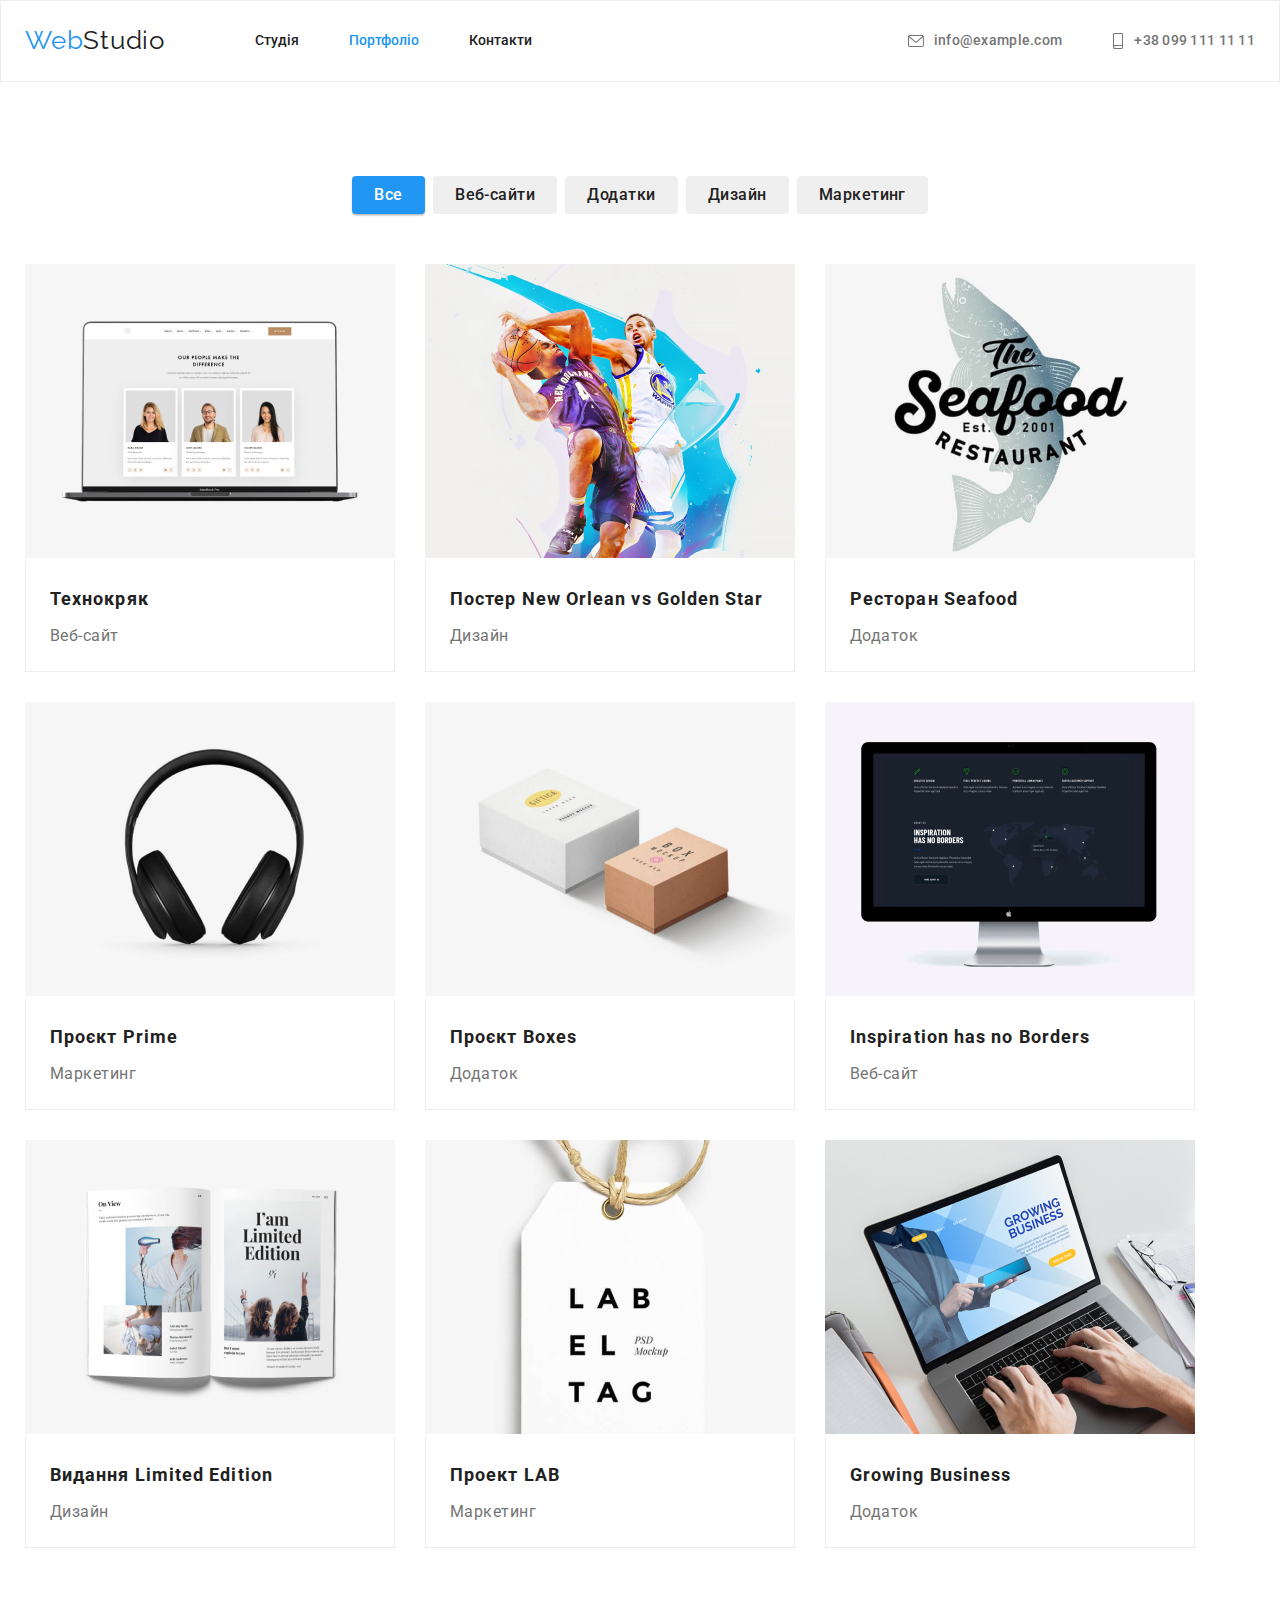
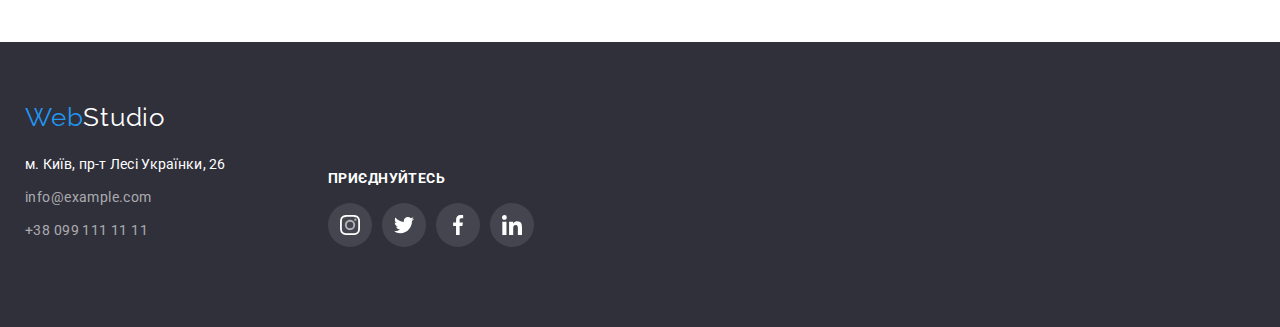
==== commit 1f2c2498: "updated-final" ====
--- a/portfolio.html
+++ b/portfolio.html
@@ -36,7 +36,7 @@
         </nav>
 
         <ul class="header-contacts">
-          <li class="item contacts">
+          <li class="item">
             <a class="contacts" href="mailto:info@example.com">
               <svg class="icon envelop" width="16" height="12">
                 <use href="./images/symbol-defs.svg#icon-envelope"></use>
@@ -44,7 +44,7 @@
               info@example.com</a
             >
           </li>
-          <li class="item contacts">
+          <li class="item">
             <a class="contacts" href="tel:+380991111111">
               <svg class="icon envelop" width="12" height="16">
                 <use href="./images/symbol-defs.svg#icon-smartphone"></use>
--- a/css/styles.css
+++ b/css/styles.css
@@ -96,8 +96,17 @@
   margin-left: 50px;
 }
 
+.envelop {
+  align-items: center;
+  justify-content: center;
+  padding-right: 10px;
+  fill: var(--contacts-color);
+}
+
 .contacts {
   padding: 32px 0px;
+  display: flex;
+  align-items: center;
 }
 
 .contacts:focus,
@@ -105,10 +114,9 @@
   fill: var(--accents);
 }
 
-.envelop {
-  align-items: center;
-  justify-content: center;
-  padding-right: 10px;
+.contacts:focus svg,
+.contacts:hover svg {
+  fill: var(--accents);
 }
 
 .antenna {
@@ -312,14 +320,18 @@
 .social-web:focus {
   border-radius: 50%;
   background-color: var(--accents);
-  border: none;
-  fill: #ffffff;
+}
+
+.social-web:hover svg,
+.social-web:focus svg {
+  fill: var(--hero-and-footer-color);
 }
 
 .client-box {
   width: 170px;
   height: 92px;
   border: 1px solid #afb1b8;
+  border-radius: 4px;
 }
 
 .client-box:focus,
@@ -327,6 +339,11 @@
   border: 1px solid var(--accents);
 }
 
+.client-box:focus svg,
+.client-box:hover svg {
+  fill: var(--accents);
+}
+
 .clients-icon {
   fill: #afb1b8;
   display: flex;
@@ -337,6 +354,14 @@
 .clients-icon:focus,
 .clients-icon:hover {
   fill: var(--accents);
+}
+
+.client-link {
+  width: inherit;
+  height: inherit;
+  display: flex;
+  justify-content: center;
+  align-items: center;
 }
 
 .buttons {
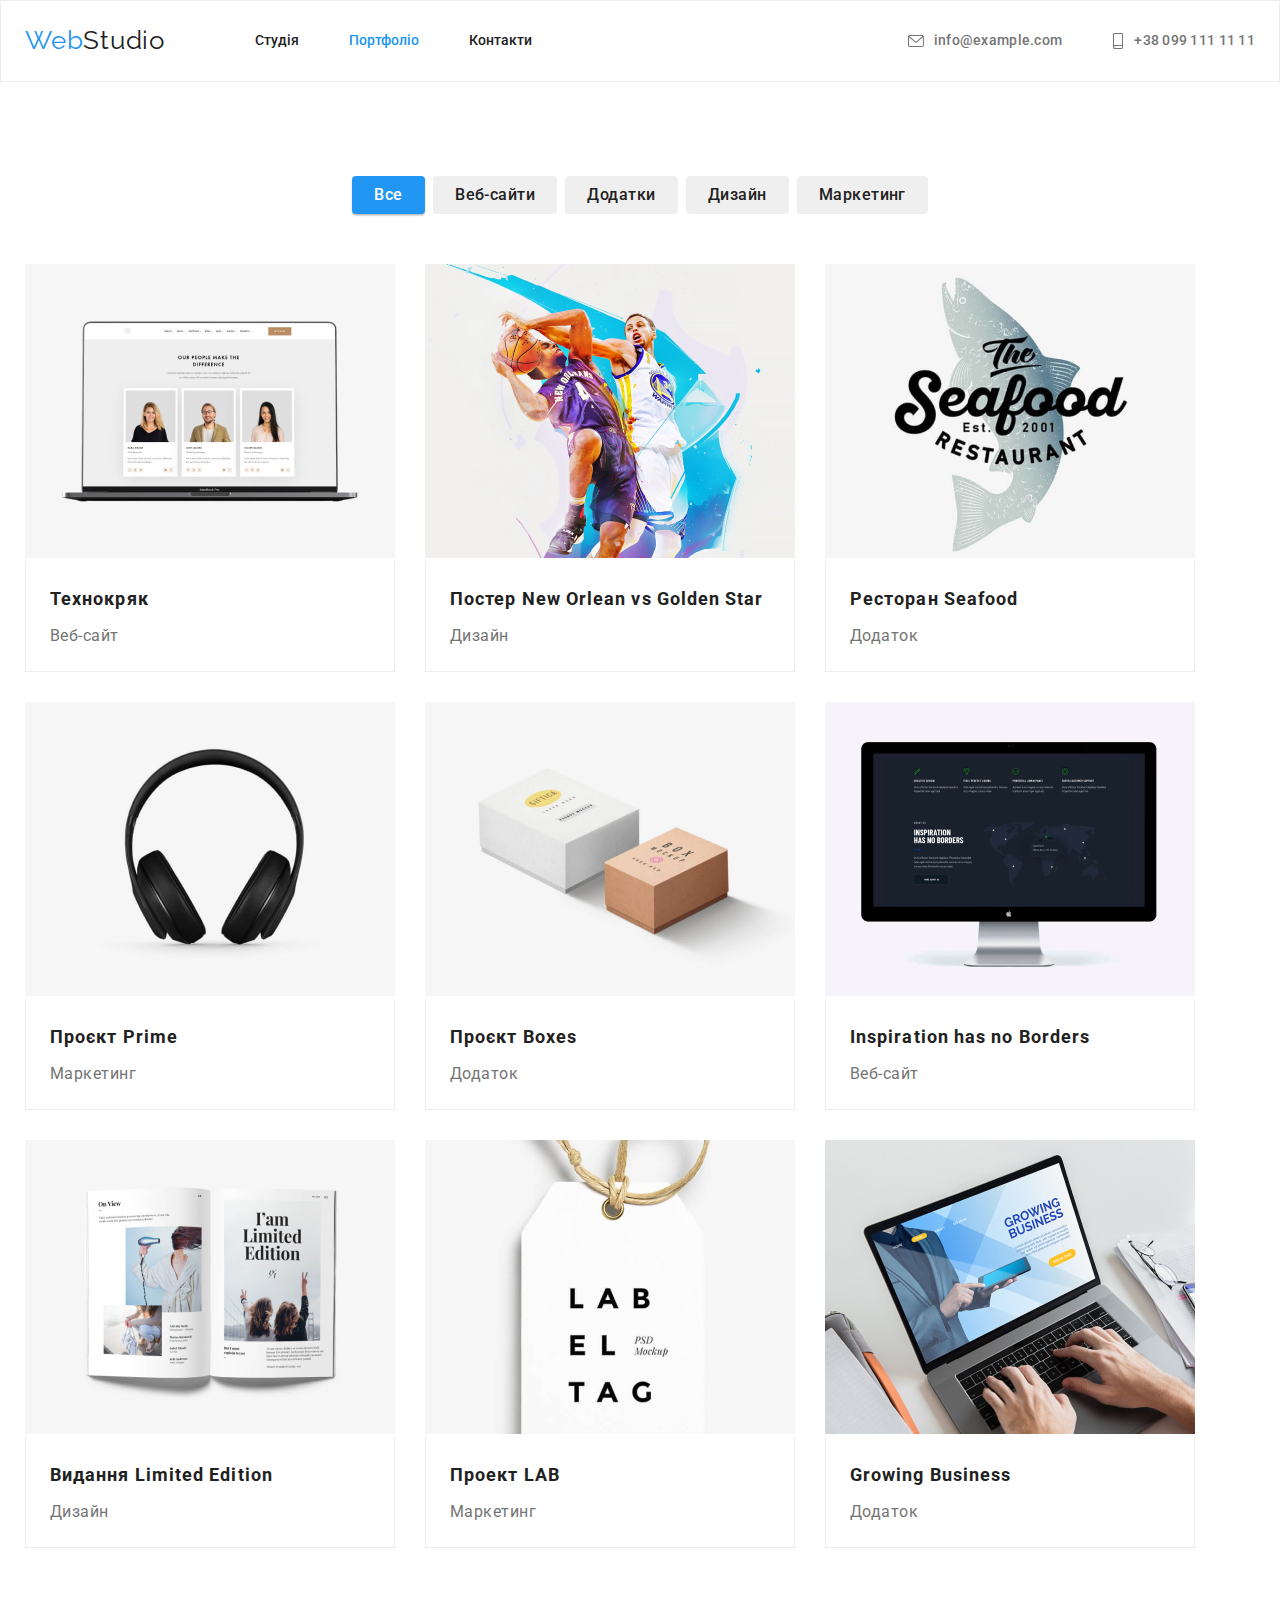
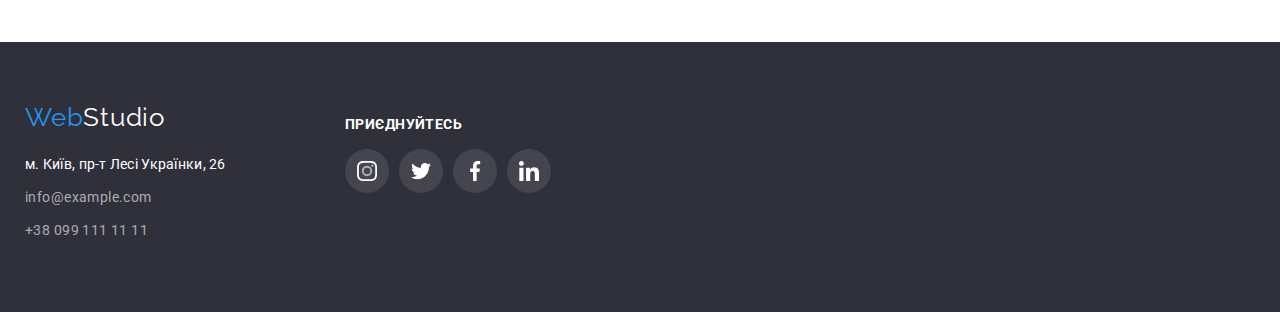
==== commit 0c93f9ad: "updated" ====
--- a/portfolio.html
+++ b/portfolio.html
@@ -213,7 +213,7 @@
     </main>
 
     <footer class="footers">
-      <div class="container">
+      <div class="container foot">
         <div class="blocks">
           <a class="logo-down" href="./index.html"
             ><span class="logo-web-down">Web</span
--- a/css/styles.css
+++ b/css/styles.css
@@ -466,8 +466,12 @@
   align-items: center;
 }
 
-.blocks {
-  display: inline-block;
+.foot {
+  display: flex;
+}
+
+.foot .blocks + .blocks {
+  margin-left: 90px;
 }
 
 .logo-footer {
@@ -528,6 +532,7 @@
 .joins {
   margin-left: 70px;
   padding-bottom: 20px;
+  margin-top: 15px;
 }
 
 .join {
